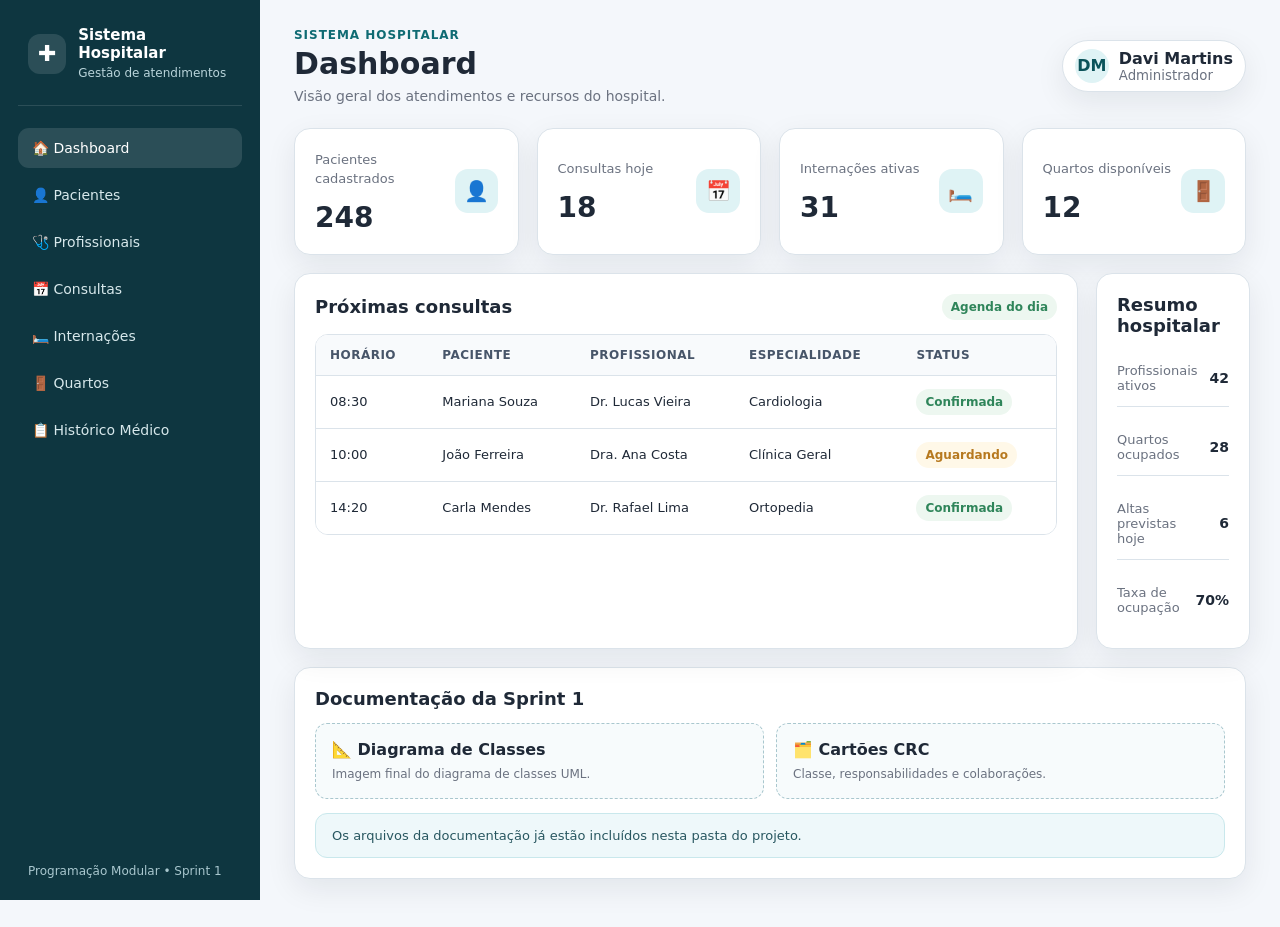
==== index.html @ fbd6064b "Sprint 1 - Sistema Hospitalar" ====
<!doctype html>
<html lang="pt-BR">
<head>
  <meta charset="utf-8">
  <meta name="viewport" content="width=device-width, initial-scale=1">
  <title>Dashboard • Sistema Hospitalar</title>
  <link rel="stylesheet" href="css/style.css">
</head>
<body>
  <div class="layout">
    <aside class="sidebar">
      <div class="brand">
        <div class="brand-mark">✚</div>
        <div><strong>Sistema Hospitalar</strong><span>Gestão de atendimentos</span></div>
      </div>
      <nav class="nav"><a class="active" href="index.html"><span>🏠</span> Dashboard</a>
<a class="" href="pacientes.html"><span>👤</span> Pacientes</a>
<a class="" href="profissionais.html"><span>🩺</span> Profissionais</a>
<a class="" href="consultas.html"><span>📅</span> Consultas</a>
<a class="" href="internacoes.html"><span>🛏️</span> Internações</a>
<a class="" href="quartos.html"><span>🚪</span> Quartos</a>
<a class="" href="historico.html"><span>📋</span> Histórico Médico</a></nav>
      <div class="sidebar-footer">Programação Modular • Sprint 1</div>
    </aside>
    <main class="main">
      <header class="topbar">
        <div><p class="eyebrow">Sistema Hospitalar</p><h1>Dashboard</h1><p class="subtitle">Visão geral dos atendimentos e recursos do hospital.</p></div>
        <div class="user"><div class="avatar">DM</div><div><strong>Davi Martins</strong><small>Administrador</small></div></div>
      </header>
      
<section class="grid cards">
  <article class="card stat"><div><span>Pacientes cadastrados</span><strong>248</strong></div><div class="icon">👤</div></article>
  <article class="card stat"><div><span>Consultas hoje</span><strong>18</strong></div><div class="icon">📅</div></article>
  <article class="card stat"><div><span>Internações ativas</span><strong>31</strong></div><div class="icon">🛏️</div></article>
  <article class="card stat"><div><span>Quartos disponíveis</span><strong>12</strong></div><div class="icon">🚪</div></article>
</section>

<section class="grid two" style="margin-top:18px">
  <article class="card">
    <div class="section-title"><h2>Próximas consultas</h2><span class="badge">Agenda do dia</span></div>
    <div class="table-wrap"><table>
      <thead><tr><th>Horário</th><th>Paciente</th><th>Profissional</th><th>Especialidade</th><th>Status</th></tr></thead>
      <tbody>
        <tr><td>08:30</td><td>Mariana Souza</td><td>Dr. Lucas Vieira</td><td>Cardiologia</td><td><span class="badge">Confirmada</span></td></tr>
        <tr><td>10:00</td><td>João Ferreira</td><td>Dra. Ana Costa</td><td>Clínica Geral</td><td><span class="badge warning">Aguardando</span></td></tr>
        <tr><td>14:20</td><td>Carla Mendes</td><td>Dr. Rafael Lima</td><td>Ortopedia</td><td><span class="badge">Confirmada</span></td></tr>
      </tbody>
    </table></div>
  </article>
  <article class="card">
    <div class="section-title"><h2>Resumo hospitalar</h2></div>
    <div class="kpi-list">
      <div class="kpi-row"><span>Profissionais ativos</span><strong>42</strong></div>
      <div class="kpi-row"><span>Quartos ocupados</span><strong>28</strong></div>
      <div class="kpi-row"><span>Altas previstas hoje</span><strong>6</strong></div>
      <div class="kpi-row"><span>Taxa de ocupação</span><strong>70%</strong></div>
    </div>
  </article>
</section>

<section class="card" style="margin-top:18px">
  <div class="section-title"><h2>Documentação da Sprint 1</h2></div>
  <div class="doc-links">
    <a class="doc-link" href="documentos/DiagramaClasses.png" target="_blank"><strong>📐 Diagrama de Classes</strong><span>Imagem final do diagrama de classes UML.</span></a>
    <a class="doc-link" href="documentos/CartoesCRC.docx" target="_blank"><strong>🗂️ Cartões CRC</strong><span>Classe, responsabilidades e colaborações.</span></a>
  </div>
  <p class="notice" style="margin:14px 0 0">Os arquivos da documentação já estão incluídos nesta pasta do projeto.</p>
</section>

    </main>
  </div>
</body>
</html>
---- css/style.css ----
:root {
  --bg: #f4f7fb;
  --surface: #ffffff;
  --surface-2: #eef4f7;
  --text: #1f2937;
  --muted: #6b7280;
  --primary: #0f6b73;
  --primary-dark: #0b535a;
  --accent: #dff3f5;
  --border: #dbe3ea;
  --success: #2f855a;
  --warning: #b7791f;
  --danger: #c53030;
  --shadow: 0 10px 30px rgba(15, 23, 42, .08);
  --radius: 16px;
}

* { box-sizing: border-box; }
html { scroll-behavior: smooth; }
body {
  margin: 0;
  font-family: Inter, ui-sans-serif, system-ui, -apple-system, BlinkMacSystemFont, "Segoe UI", sans-serif;
  background: var(--bg);
  color: var(--text);
}

a { color: inherit; text-decoration: none; }

.layout { min-height: 100vh; display: grid; grid-template-columns: 260px 1fr; }
.sidebar {
  position: sticky; top: 0; height: 100vh;
  padding: 26px 18px;
  background: #0e3640;
  color: #fff;
}
.brand { display: flex; align-items: center; gap: 12px; padding: 0 10px 24px; border-bottom: 1px solid rgba(255,255,255,.12); }
.brand-mark { width: 40px; height: 40px; border-radius: 12px; display:grid; place-items:center; background: rgba(255,255,255,.12); font-size: 22px; }
.brand strong { display:block; font-size: 15px; }
.brand span { font-size: 12px; color: #b9d4da; }
.nav { display: grid; gap: 7px; margin-top: 22px; }
.nav a { padding: 12px 14px; border-radius: 11px; color: #d7e8eb; font-size: 14px; transition: .15s ease; }
.nav a:hover, .nav a.active { background: rgba(255,255,255,.12); color:#fff; }
.sidebar-footer { position:absolute; bottom:22px; left:28px; right:28px; font-size:12px; color:#a9c7ce; }

.main { padding: 28px 34px 48px; min-width: 0; }
.topbar { display:flex; align-items:center; justify-content:space-between; gap:20px; margin-bottom:24px; }
.eyebrow { margin:0 0 5px; color:var(--primary); font-size:12px; font-weight:800; text-transform:uppercase; letter-spacing:.08em; }
h1 { margin:0; font-size:30px; line-height:1.15; }
.subtitle { margin:6px 0 0; color:var(--muted); font-size:14px; }
.user { display:flex; align-items:center; gap:10px; background:var(--surface); border:1px solid var(--border); padding:8px 12px; border-radius:999px; box-shadow: var(--shadow); }
.avatar { width:34px; height:34px; border-radius:50%; background:var(--accent); color:var(--primary-dark); display:grid; place-items:center; font-weight:800; }
.user small { display:block; color:var(--muted); }

.grid { display:grid; gap:18px; }
.grid.cards { grid-template-columns: repeat(4, minmax(0, 1fr)); }
.grid.two { grid-template-columns: 1.2fr .8fr; }
.card { background:var(--surface); border:1px solid var(--border); border-radius:var(--radius); box-shadow:var(--shadow); padding:20px; }
.stat { display:flex; align-items:center; justify-content:space-between; }
.stat .icon { width:44px; height:44px; border-radius:13px; display:grid; place-items:center; background:var(--accent); font-size:20px; }
.stat strong { display:block; font-size:28px; margin-top:14px; }
.stat span { color:var(--muted); font-size:13px; }

.section-title { display:flex; align-items:center; justify-content:space-between; gap:12px; margin-bottom:14px; }
.section-title h2 { margin:0; font-size:18px; }
.badge { display:inline-flex; align-items:center; gap:6px; padding:6px 9px; border-radius:999px; font-size:12px; font-weight:700; background:#edf7f0; color:var(--success); }
.badge.warning { background:#fff8e8; color:var(--warning); }
.badge.danger { background:#fff0f0; color:var(--danger); }

.table-wrap { overflow:auto; border:1px solid var(--border); border-radius:13px; }
table { width:100%; border-collapse:collapse; min-width:740px; background:#fff; }
th, td { padding:13px 14px; text-align:left; border-bottom:1px solid var(--border); font-size:13px; }
th { color:#475569; background:#f8fafc; font-size:12px; text-transform:uppercase; letter-spacing:.04em; }
tr:last-child td { border-bottom:0; }

.form-grid { display:grid; grid-template-columns: repeat(2, minmax(0,1fr)); gap:15px; }
.form-group { display:grid; gap:7px; }
.form-group.full { grid-column:1 / -1; }
label { font-size:13px; font-weight:700; color:#334155; }
input, select, textarea {
  width:100%; padding:11px 12px; border:1px solid #cbd5e1; border-radius:10px; background:#fff; font:inherit; color:var(--text); outline:none;
}
input:focus, select:focus, textarea:focus { border-color:#7bb8bf; box-shadow:0 0 0 3px rgba(15,107,115,.08); }
textarea { min-height:100px; resize:vertical; }
.actions { display:flex; justify-content:flex-end; gap:10px; margin-top:18px; }
.btn { display:inline-flex; align-items:center; justify-content:center; gap:8px; border:0; border-radius:10px; padding:10px 14px; font-weight:800; font-size:13px; cursor:default; }
.btn.primary { background:var(--primary); color:#fff; }
.btn.secondary { background:#eef2f6; color:#334155; }
.btn.ghost { background:transparent; border:1px solid var(--border); color:#334155; }

.kpi-list { display:grid; gap:12px; }
.kpi-row { display:flex; align-items:center; justify-content:space-between; gap:12px; padding:13px 0; border-bottom:1px solid var(--border); }
.kpi-row:last-child { border-bottom:0; }
.kpi-row span { color:var(--muted); font-size:13px; }
.kpi-row strong { font-size:14px; }

.doc-links { display:grid; grid-template-columns: repeat(2,minmax(0,1fr)); gap:12px; }
.doc-link { border:1px dashed #a9c7ce; background:#f7fbfc; border-radius:12px; padding:16px; }
.doc-link strong { display:block; margin-bottom:4px; }
.doc-link span { font-size:12px; color:var(--muted); }

.notice { padding:14px 16px; border-radius:12px; background:#eef8fa; border:1px solid #c9e8ec; color:#285760; font-size:13px; }

@media (max-width: 1050px) {
  .grid.cards { grid-template-columns: repeat(2, minmax(0,1fr)); }
  .grid.two { grid-template-columns: 1fr; }
}
@media (max-width: 760px) {
  .layout { grid-template-columns:1fr; }
  .sidebar { position:relative; height:auto; }
  .sidebar-footer { display:none; }
  .nav { grid-template-columns:repeat(2,minmax(0,1fr)); }
  .main { padding:22px 16px 38px; }
  .topbar { align-items:flex-start; }
  .user { display:none; }
  .grid.cards, .form-grid, .doc-links { grid-template-columns:1fr; }
  .form-group.full { grid-column:auto; }
}
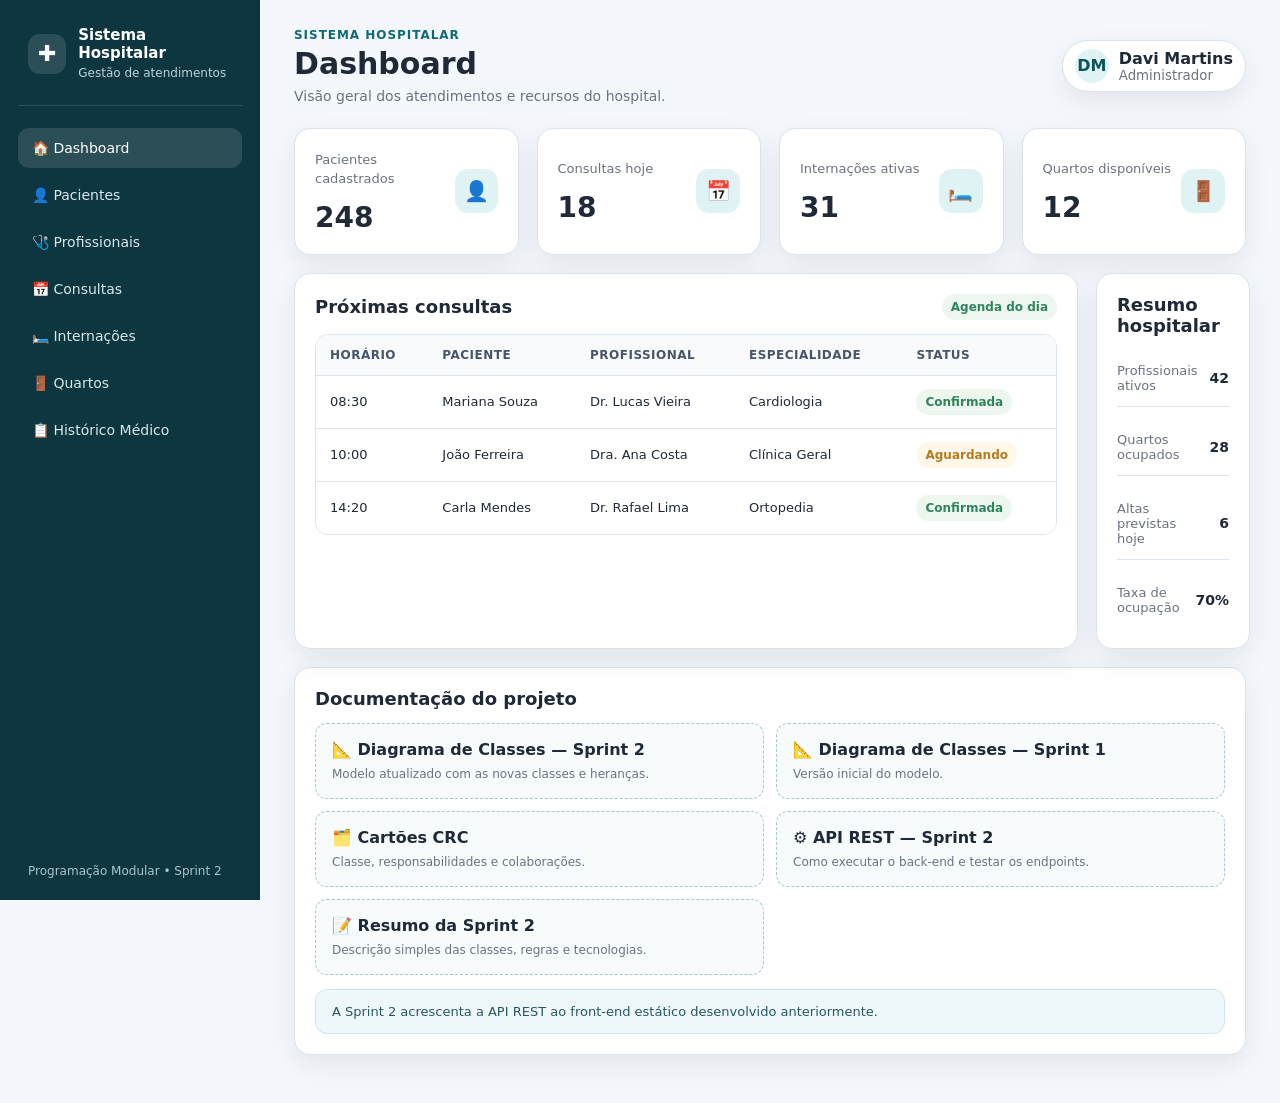
==== commit a18576d8: "Implementação da Sprint 2" ====
--- a/index.html
+++ b/index.html
@@ -20,7 +20,7 @@
 <a class="" href="internacoes.html"><span>🛏️</span> Internações</a>
 <a class="" href="quartos.html"><span>🚪</span> Quartos</a>
 <a class="" href="historico.html"><span>📋</span> Histórico Médico</a></nav>
-      <div class="sidebar-footer">Programação Modular • Sprint 1</div>
+      <div class="sidebar-footer">Programação Modular • Sprint 2</div>
     </aside>
     <main class="main">
       <header class="topbar">
@@ -59,12 +59,15 @@
 </section>
 
 <section class="card" style="margin-top:18px">
-  <div class="section-title"><h2>Documentação da Sprint 1</h2></div>
+  <div class="section-title"><h2>Documentação do projeto</h2></div>
   <div class="doc-links">
-    <a class="doc-link" href="documentos/DiagramaClasses.png" target="_blank"><strong>📐 Diagrama de Classes</strong><span>Imagem final do diagrama de classes UML.</span></a>
+    <a class="doc-link" href="documentos/DiagramaClassesSprint2.png" target="_blank"><strong>📐 Diagrama de Classes — Sprint 2</strong><span>Modelo atualizado com as novas classes e heranças.</span></a>
+    <a class="doc-link" href="documentos/DiagramaClasses.png" target="_blank"><strong>📐 Diagrama de Classes — Sprint 1</strong><span>Versão inicial do modelo.</span></a>
     <a class="doc-link" href="documentos/CartoesCRC.docx" target="_blank"><strong>🗂️ Cartões CRC</strong><span>Classe, responsabilidades e colaborações.</span></a>
+    <a class="doc-link" href="backend/README.md" target="_blank"><strong>⚙️ API REST — Sprint 2</strong><span>Como executar o back-end e testar os endpoints.</span></a>
+    <a class="doc-link" href="documentos/ResumoSprint2.md" target="_blank"><strong>📝 Resumo da Sprint 2</strong><span>Descrição simples das classes, regras e tecnologias.</span></a>
   </div>
-  <p class="notice" style="margin:14px 0 0">Os arquivos da documentação já estão incluídos nesta pasta do projeto.</p>
+  <p class="notice" style="margin:14px 0 0">A Sprint 2 acrescenta a API REST ao front-end estático desenvolvido anteriormente.</p>
 </section>
 
     </main>
